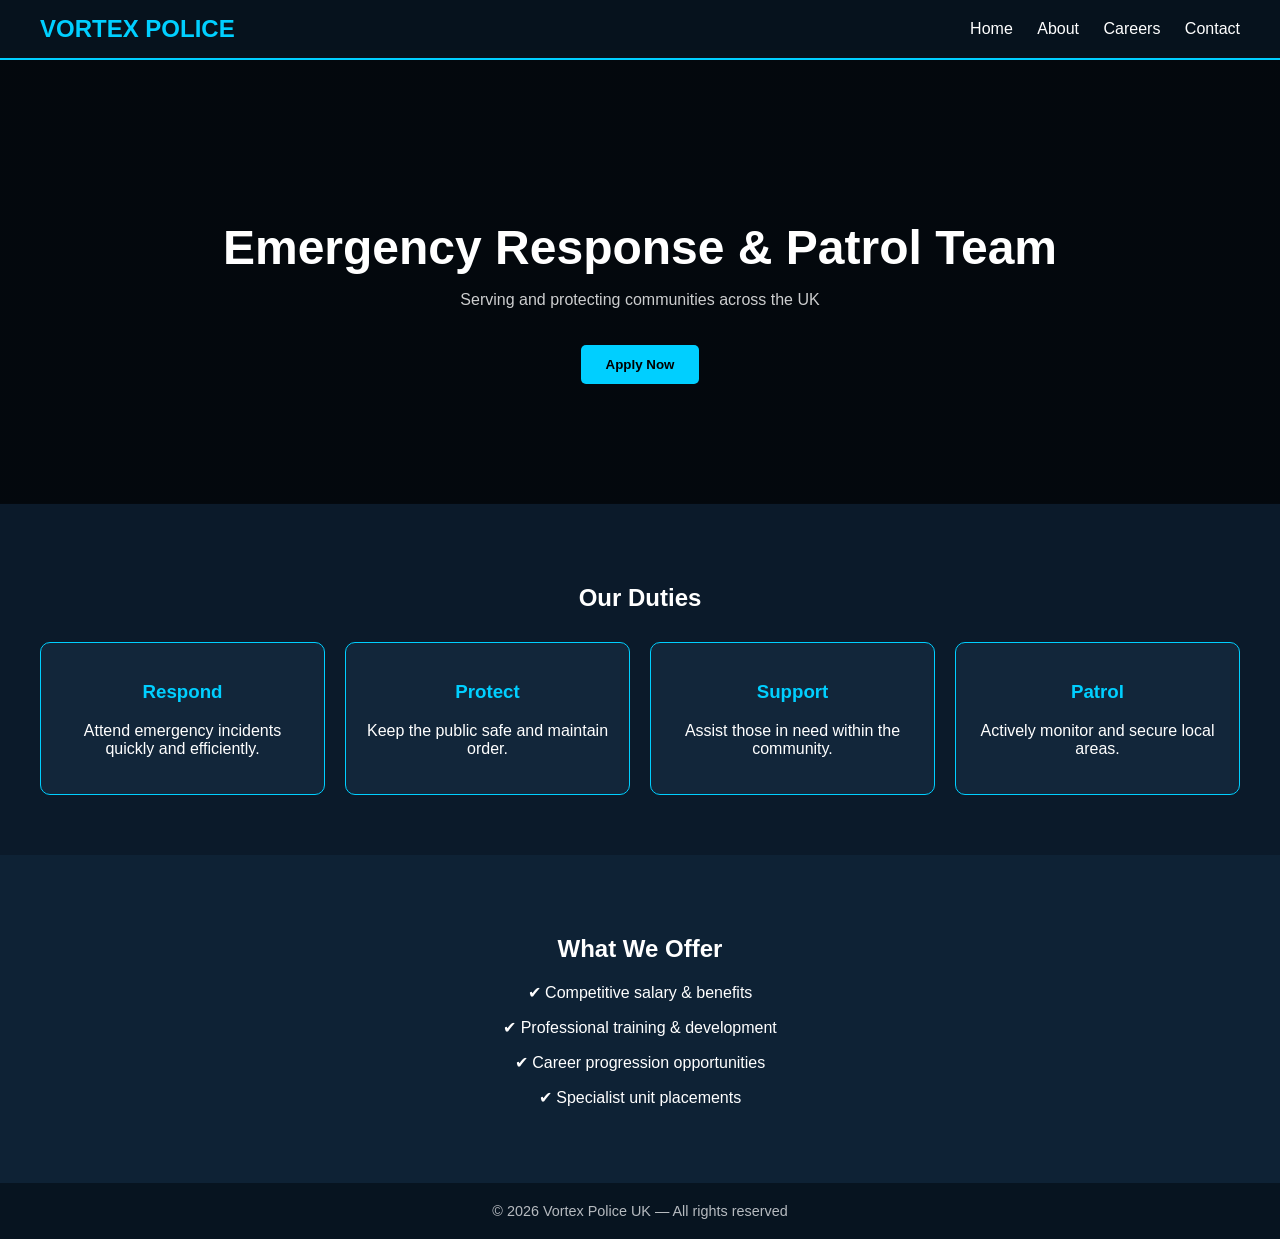
==== index.html @ 07b1312c "Update index.html" ====
<!DOCTYPE html>
<html>
<head>
  <title>VORTEX POLICE</title>
  <style>
    body {
      margin: 0;
      font-family: Arial, sans-serif;
      background: #0b1a2a;
      color: white;
    }

    /* NAVBAR */
    nav {
      background: #06121d;
      padding: 15px 40px;
      display: flex;
      justify-content: space-between;
      align-items: center;
      border-bottom: 2px solid #00cfff;
    }

    nav h1 {
      margin: 0;
      color: #00cfff;
    }

    nav a {
      color: white;
      margin-left: 20px;
      text-decoration: none;
    }

    nav a:hover {
      color: #00cfff;
    }

    /* HERO */
    .hero {
      background: linear-gradient(rgba(0,0,0,0.7), rgba(0,0,0,0.7)),
                  url('https://images.unsplash.com/photo-1581090700227-1e8a8c8d3f5c');
      background-size: cover;
      background-position: center;
      text-align: center;
      padding: 120px 20px;
    }

    .hero h2 {
      font-size: 3em;
      margin-bottom: 10px;
    }

    .hero p {
      opacity: 0.8;
    }

    .btn {
      margin-top: 20px;
      padding: 12px 25px;
      background: #00cfff;
      color: black;
      border: none;
      cursor: pointer;
      font-weight: bold;
      border-radius: 5px;
    }

    .btn:hover {
      background: white;
    }

    /* SECTION */
    .section {
      padding: 60px 40px;
      text-align: center;
    }

    .grid {
      display: grid;
      grid-template-columns: repeat(auto-fit, minmax(200px, 1fr));
      gap: 20px;
      margin-top: 30px;
    }

    .card {
      background: #12263a;
      padding: 20px;
      border-radius: 10px;
      border: 1px solid #00cfff;
    }

    .card h3 {
      color: #00cfff;
    }

    /* FOOTER */
    footer {
      background: #06121d;
      padding: 20px;
      text-align: center;
      font-size: 0.9em;
      opacity: 0.7;
    }
  </style>
</head>
<body>

<!-- NAVBAR -->
<nav>
  <h1>VORTEX POLICE</h1>
  <div>
    <a href="#">Home</a>
    <a href="#">About</a>
    <a href="#">Careers</a>
    <a href="#">Contact</a>
  </div>
</nav>

<!-- HERO -->
<div class="hero">
  <h2>Emergency Response & Patrol Team</h2>
  <p>Serving and protecting communities across the UK</p>
  <button class="btn">Apply Now</button>
</div>

<!-- SERVICES -->
<div class="section">
  <h2>Our Duties</h2>
  <div class="grid">
    <div class="card">
      <h3>Respond</h3>
      <p>Attend emergency incidents quickly and efficiently.</p>
    </div>
    <div class="card">
      <h3>Protect</h3>
      <p>Keep the public safe and maintain order.</p>
    </div>
    <div class="card">
      <h3>Support</h3>
      <p>Assist those in need within the community.</p>
    </div>
    <div class="card">
      <h3>Patrol</h3>
      <p>Actively monitor and secure local areas.</p>
    </div>
  </div>
</div>

<!-- INFO -->
<div class="section" style="background:#0e2235;">
  <h2>What We Offer</h2>
  <p>✔ Competitive salary & benefits</p>
  <p>✔ Professional training & development</p>
  <p>✔ Career progression opportunities</p>
  <p>✔ Specialist unit placements</p>
</div>

<!-- FOOTER -->
<footer>
  © 2026 Vortex Police UK — All rights reserved
</footer>

</body>
</html>
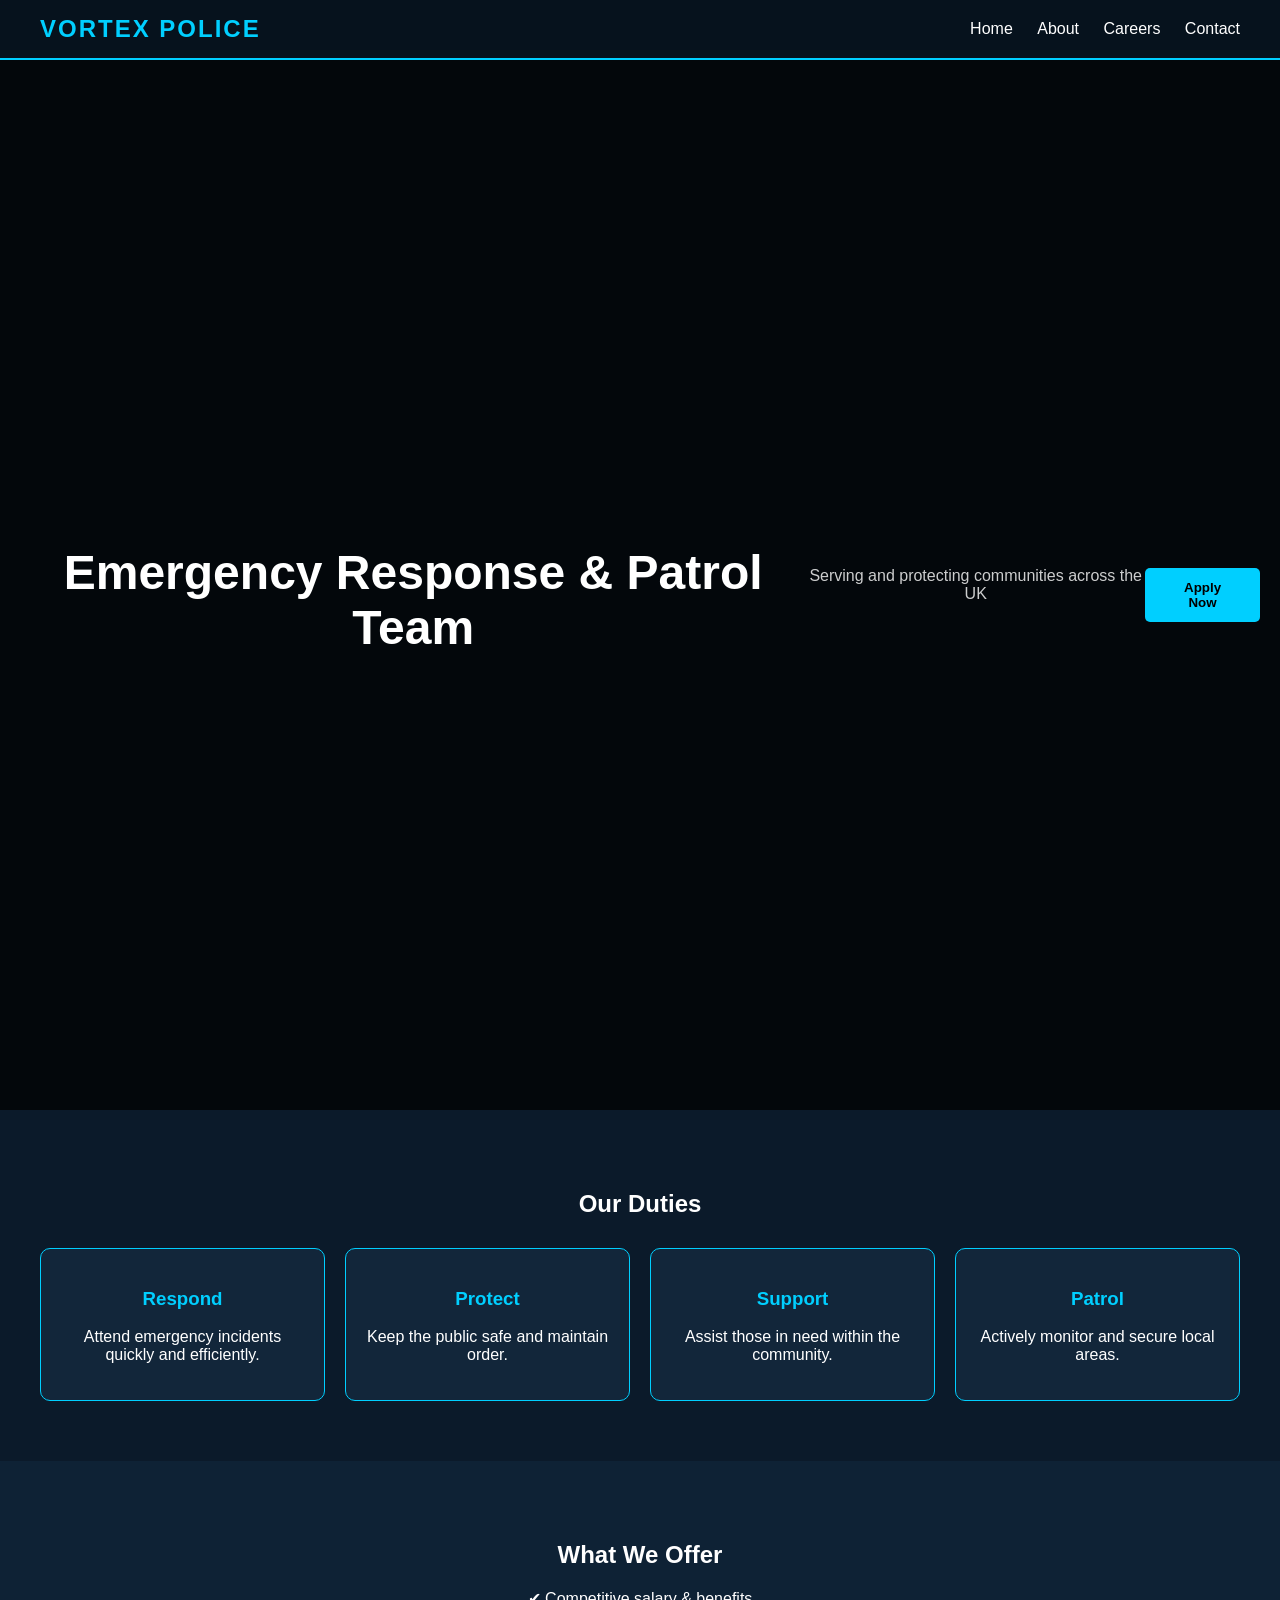
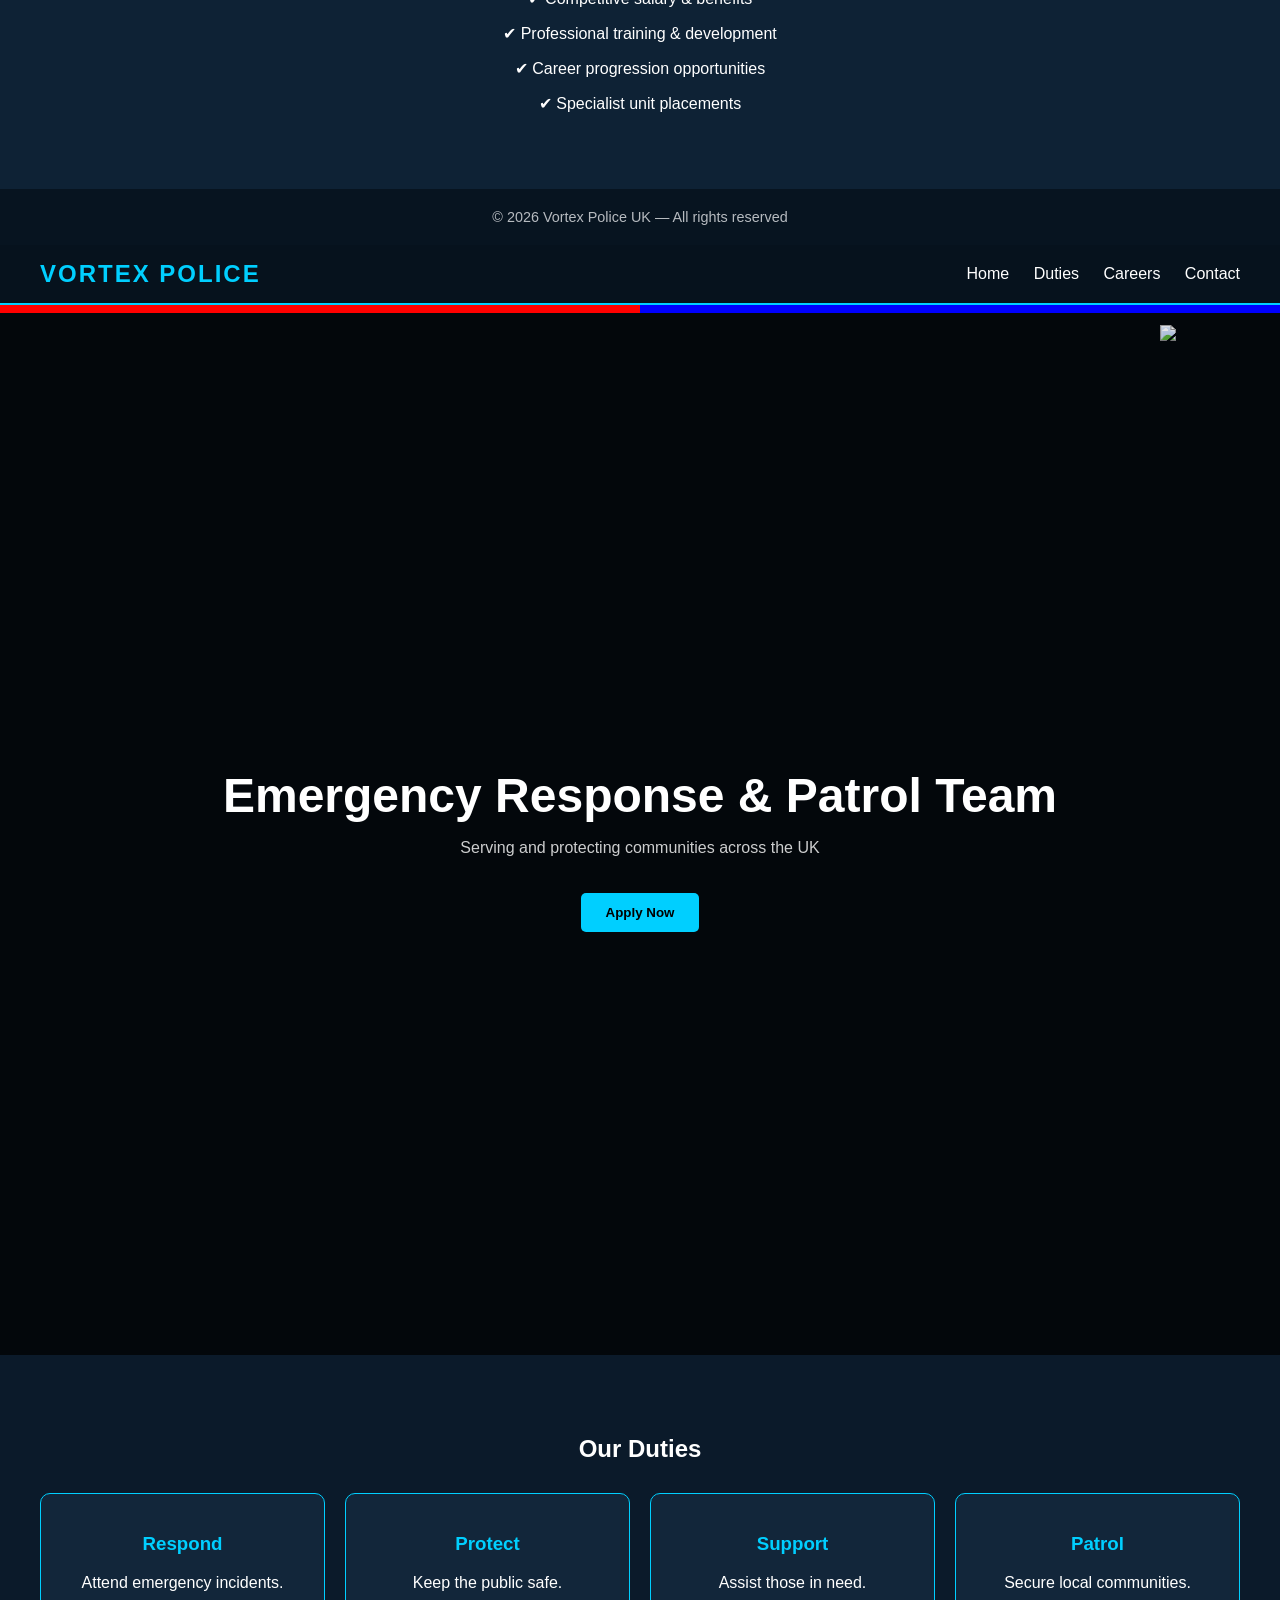
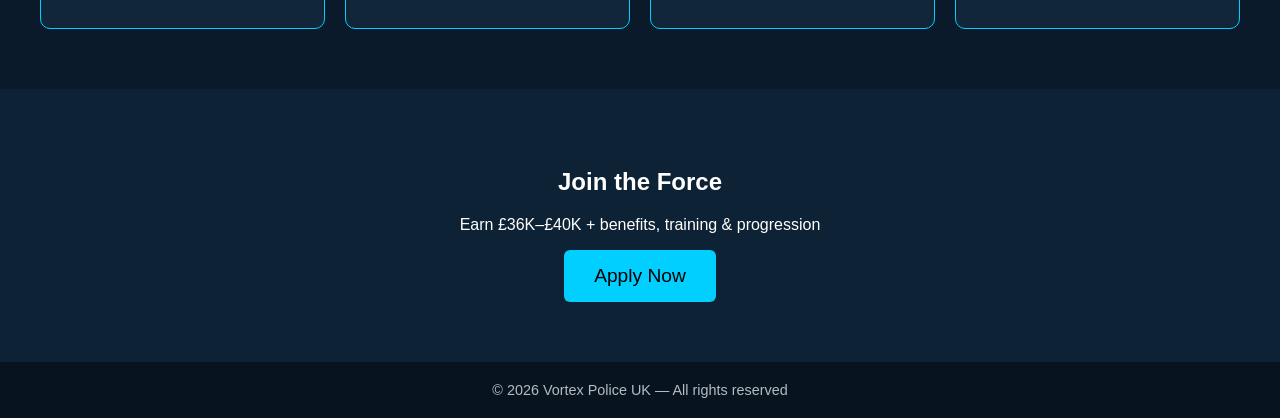
==== commit f07378d0: "Update index.html" ====
--- a/index.html
+++ b/index.html
@@ -162,3 +162,237 @@
 
 </body>
 </html>
+<!DOCTYPE html>
+<html>
+<head>
+  <title>VORTEX POLICE</title>
+
+  <style>
+    body {
+      margin: 0;
+      font-family: Arial, sans-serif;
+      background: #0b1a2a;
+      color: white;
+    }
+
+    /* NAVBAR */
+    nav {
+      background: #06121d;
+      padding: 15px 40px;
+      display: flex;
+      justify-content: space-between;
+      align-items: center;
+      border-bottom: 2px solid #00cfff;
+    }
+
+    nav h1 {
+      margin: 0;
+      color: #00cfff;
+      letter-spacing: 2px;
+    }
+
+    nav a {
+      color: white;
+      margin-left: 20px;
+      text-decoration: none;
+    }
+
+    nav a:hover {
+      color: #00cfff;
+    }
+
+    /* HERO (YOUR IMAGE) */
+    .hero {
+      position: relative;
+      height: 90vh;
+      background: linear-gradient(rgba(0,0,0,0.75), rgba(0,0,0,0.75)),
+                  url('vortex-poster.png'); /* IMPORTANT: upload your image */
+      background-size: cover;
+      background-position: center;
+      display: flex;
+      align-items: center;
+      justify-content: center;
+      text-align: center;
+    }
+
+    .hero-content h2 {
+      font-size: 3em;
+      margin-bottom: 10px;
+    }
+
+    .hero-content p {
+      opacity: 0.8;
+    }
+
+    .btn {
+      margin-top: 20px;
+      padding: 12px 25px;
+      background: #00cfff;
+      color: black;
+      border: none;
+      cursor: pointer;
+      font-weight: bold;
+      border-radius: 5px;
+      transition: 0.3s;
+    }
+
+    .btn:hover {
+      background: white;
+      transform: scale(1.05);
+    }
+
+    /* BADGE TOP RIGHT */
+    .badge {
+      position: absolute;
+      top: 20px;
+      right: 20px;
+      width: 100px;
+      opacity: 0.9;
+    }
+
+    /* SIREN GLOW */
+    .lights {
+      position: absolute;
+      top: 0;
+      width: 100%;
+      height: 8px;
+      display: flex;
+    }
+
+    .red, .blue {
+      flex: 1;
+      animation: flash 1s infinite;
+    }
+
+    .red { background: red; }
+    .blue { background: blue; animation-delay: 0.5s; }
+
+    @keyframes flash {
+      0%,100% { opacity: 0.2; }
+      50% { opacity: 1; }
+    }
+
+    /* SECTION */
+    .section {
+      padding: 60px 40px;
+      text-align: center;
+    }
+
+    .grid {
+      display: grid;
+      grid-template-columns: repeat(auto-fit, minmax(220px, 1fr));
+      gap: 20px;
+      margin-top: 30px;
+    }
+
+    .card {
+      background: #12263a;
+      padding: 20px;
+      border-radius: 10px;
+      border: 1px solid #00cfff;
+    }
+
+    .card h3 {
+      color: #00cfff;
+    }
+
+    /* CAREERS */
+    .careers {
+      background: #0e2235;
+      padding: 60px;
+      text-align: center;
+    }
+
+    .careers h2 {
+      margin-bottom: 20px;
+    }
+
+    .apply-btn {
+      padding: 15px 30px;
+      font-size: 1.2em;
+      background: #00cfff;
+      border: none;
+      cursor: pointer;
+      border-radius: 6px;
+    }
+
+    /* FOOTER */
+    footer {
+      background: #06121d;
+      padding: 20px;
+      text-align: center;
+      font-size: 0.9em;
+      opacity: 0.7;
+    }
+  </style>
+</head>
+
+<body>
+
+<!-- NAVBAR -->
+<nav>
+  <h1>VORTEX POLICE</h1>
+  <div>
+    <a href="#">Home</a>
+    <a href="#duties">Duties</a>
+    <a href="#careers">Careers</a>
+    <a href="#">Contact</a>
+  </div>
+</nav>
+
+<!-- HERO -->
+<div class="hero">
+
+  <!-- flashing lights -->
+  <div class="lights">
+    <div class="red"></div>
+    <div class="blue"></div>
+  </div>
+
+  <!-- badge -->
+  <img src="badge.png" class="badge">
+
+  <div class="hero-content">
+    <h2>Emergency Response & Patrol Team</h2>
+    <p>Serving and protecting communities across the UK</p>
+    <button class="btn">Apply Now</button>
+  </div>
+</div>
+
+<!-- DUTIES -->
+<div class="section" id="duties">
+  <h2>Our Duties</h2>
+  <div class="grid">
+    <div class="card">
+      <h3>Respond</h3>
+      <p>Attend emergency incidents.</p>
+    </div>
+    <div class="card">
+      <h3>Protect</h3>
+      <p>Keep the public safe.</p>
+    </div>
+    <div class="card">
+      <h3>Support</h3>
+      <p>Assist those in need.</p>
+    </div>
+    <div class="card">
+      <h3>Patrol</h3>
+      <p>Secure local communities.</p>
+    </div>
+  </div>
+</div>
+
+<!-- CAREERS -->
+<div class="careers" id="careers">
+  <h2>Join the Force</h2>
+  <p>Earn £36K–£40K + benefits, training & progression</p>
+  <button class="apply-btn">Apply Now</button>
+</div>
+
+<!-- FOOTER -->
+<footer>
+  © 2026 Vortex Police UK — All rights reserved
+</footer>
+
+</body>
+</html>
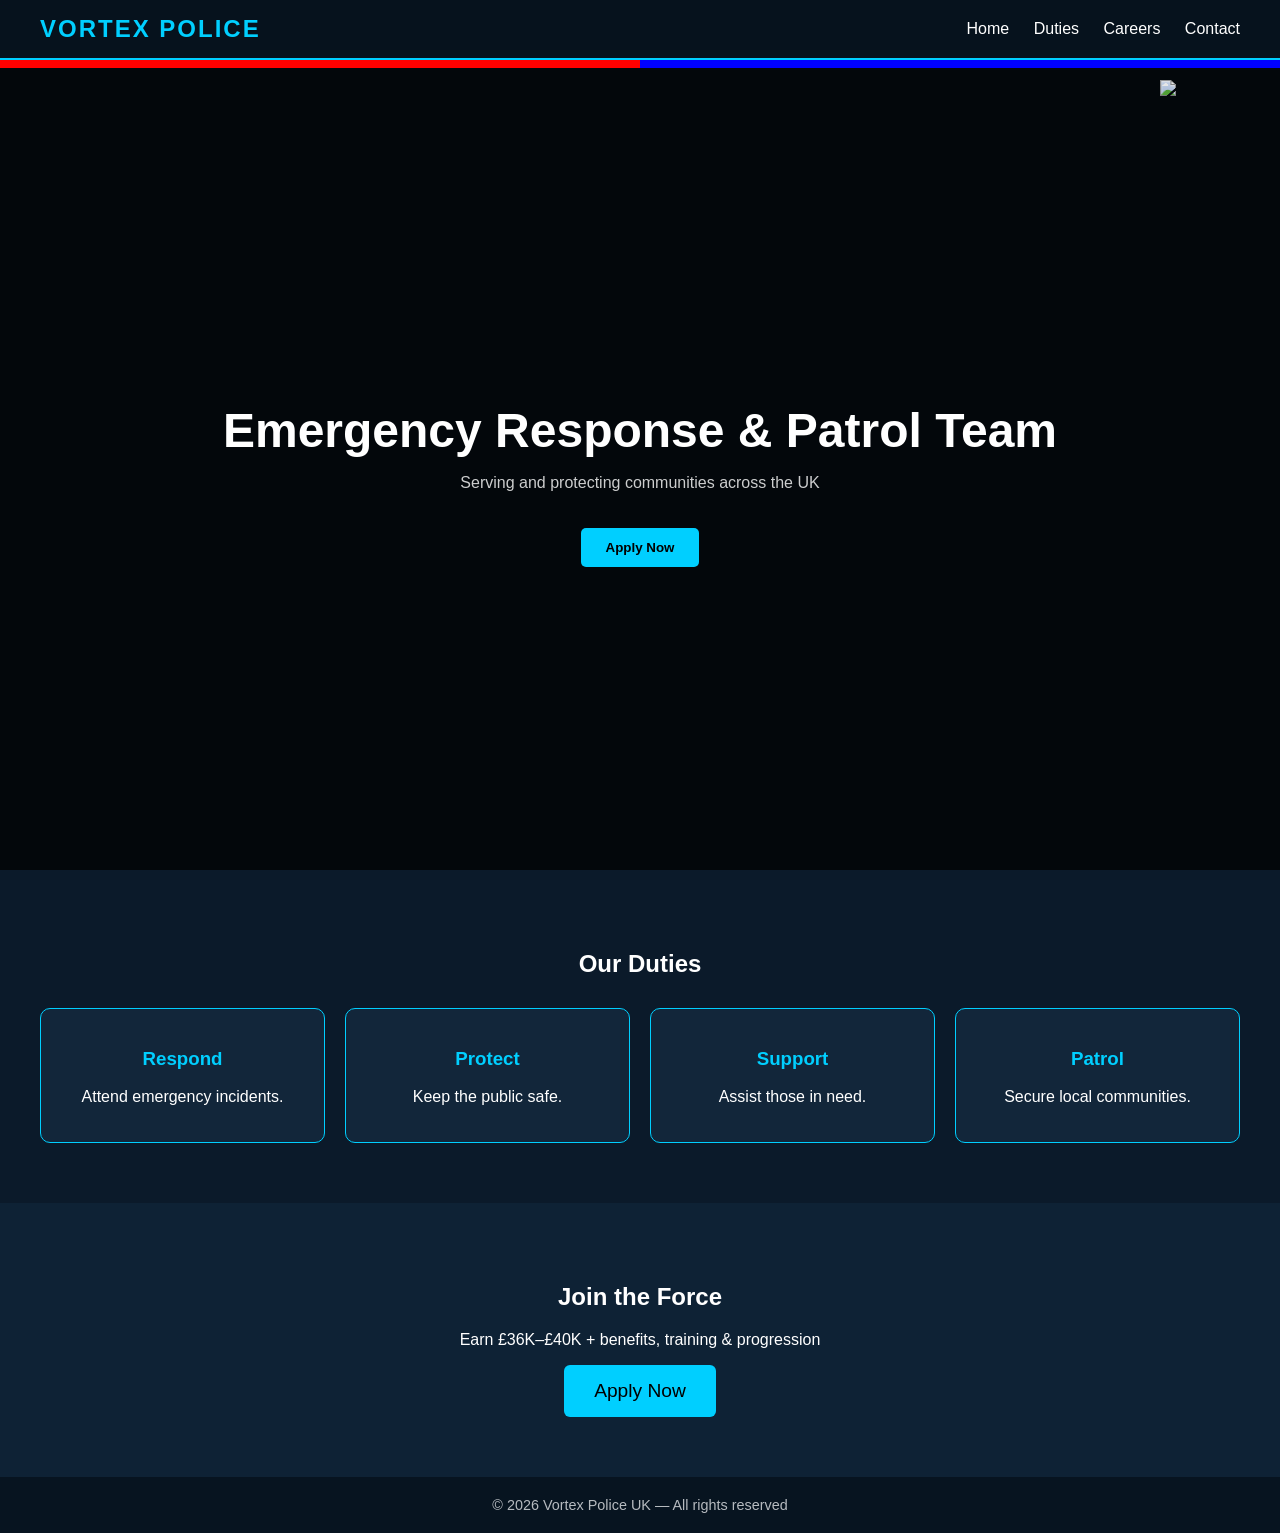
==== commit 47298f42: "Update index.html" ====
--- a/index.html
+++ b/index.html
@@ -1,167 +1,3 @@
-<!DOCTYPE html>
-<html>
-<head>
-  <title>VORTEX POLICE</title>
-  <style>
-    body {
-      margin: 0;
-      font-family: Arial, sans-serif;
-      background: #0b1a2a;
-      color: white;
-    }
-
-    /* NAVBAR */
-    nav {
-      background: #06121d;
-      padding: 15px 40px;
-      display: flex;
-      justify-content: space-between;
-      align-items: center;
-      border-bottom: 2px solid #00cfff;
-    }
-
-    nav h1 {
-      margin: 0;
-      color: #00cfff;
-    }
-
-    nav a {
-      color: white;
-      margin-left: 20px;
-      text-decoration: none;
-    }
-
-    nav a:hover {
-      color: #00cfff;
-    }
-
-    /* HERO */
-    .hero {
-      background: linear-gradient(rgba(0,0,0,0.7), rgba(0,0,0,0.7)),
-                  url('https://images.unsplash.com/photo-1581090700227-1e8a8c8d3f5c');
-      background-size: cover;
-      background-position: center;
-      text-align: center;
-      padding: 120px 20px;
-    }
-
-    .hero h2 {
-      font-size: 3em;
-      margin-bottom: 10px;
-    }
-
-    .hero p {
-      opacity: 0.8;
-    }
-
-    .btn {
-      margin-top: 20px;
-      padding: 12px 25px;
-      background: #00cfff;
-      color: black;
-      border: none;
-      cursor: pointer;
-      font-weight: bold;
-      border-radius: 5px;
-    }
-
-    .btn:hover {
-      background: white;
-    }
-
-    /* SECTION */
-    .section {
-      padding: 60px 40px;
-      text-align: center;
-    }
-
-    .grid {
-      display: grid;
-      grid-template-columns: repeat(auto-fit, minmax(200px, 1fr));
-      gap: 20px;
-      margin-top: 30px;
-    }
-
-    .card {
-      background: #12263a;
-      padding: 20px;
-      border-radius: 10px;
-      border: 1px solid #00cfff;
-    }
-
-    .card h3 {
-      color: #00cfff;
-    }
-
-    /* FOOTER */
-    footer {
-      background: #06121d;
-      padding: 20px;
-      text-align: center;
-      font-size: 0.9em;
-      opacity: 0.7;
-    }
-  </style>
-</head>
-<body>
-
-<!-- NAVBAR -->
-<nav>
-  <h1>VORTEX POLICE</h1>
-  <div>
-    <a href="#">Home</a>
-    <a href="#">About</a>
-    <a href="#">Careers</a>
-    <a href="#">Contact</a>
-  </div>
-</nav>
-
-<!-- HERO -->
-<div class="hero">
-  <h2>Emergency Response & Patrol Team</h2>
-  <p>Serving and protecting communities across the UK</p>
-  <button class="btn">Apply Now</button>
-</div>
-
-<!-- SERVICES -->
-<div class="section">
-  <h2>Our Duties</h2>
-  <div class="grid">
-    <div class="card">
-      <h3>Respond</h3>
-      <p>Attend emergency incidents quickly and efficiently.</p>
-    </div>
-    <div class="card">
-      <h3>Protect</h3>
-      <p>Keep the public safe and maintain order.</p>
-    </div>
-    <div class="card">
-      <h3>Support</h3>
-      <p>Assist those in need within the community.</p>
-    </div>
-    <div class="card">
-      <h3>Patrol</h3>
-      <p>Actively monitor and secure local areas.</p>
-    </div>
-  </div>
-</div>
-
-<!-- INFO -->
-<div class="section" style="background:#0e2235;">
-  <h2>What We Offer</h2>
-  <p>✔ Competitive salary & benefits</p>
-  <p>✔ Professional training & development</p>
-  <p>✔ Career progression opportunities</p>
-  <p>✔ Specialist unit placements</p>
-</div>
-
-<!-- FOOTER -->
-<footer>
-  © 2026 Vortex Police UK — All rights reserved
-</footer>
-
-</body>
-</html>
 <!DOCTYPE html>
 <html>
 <head>
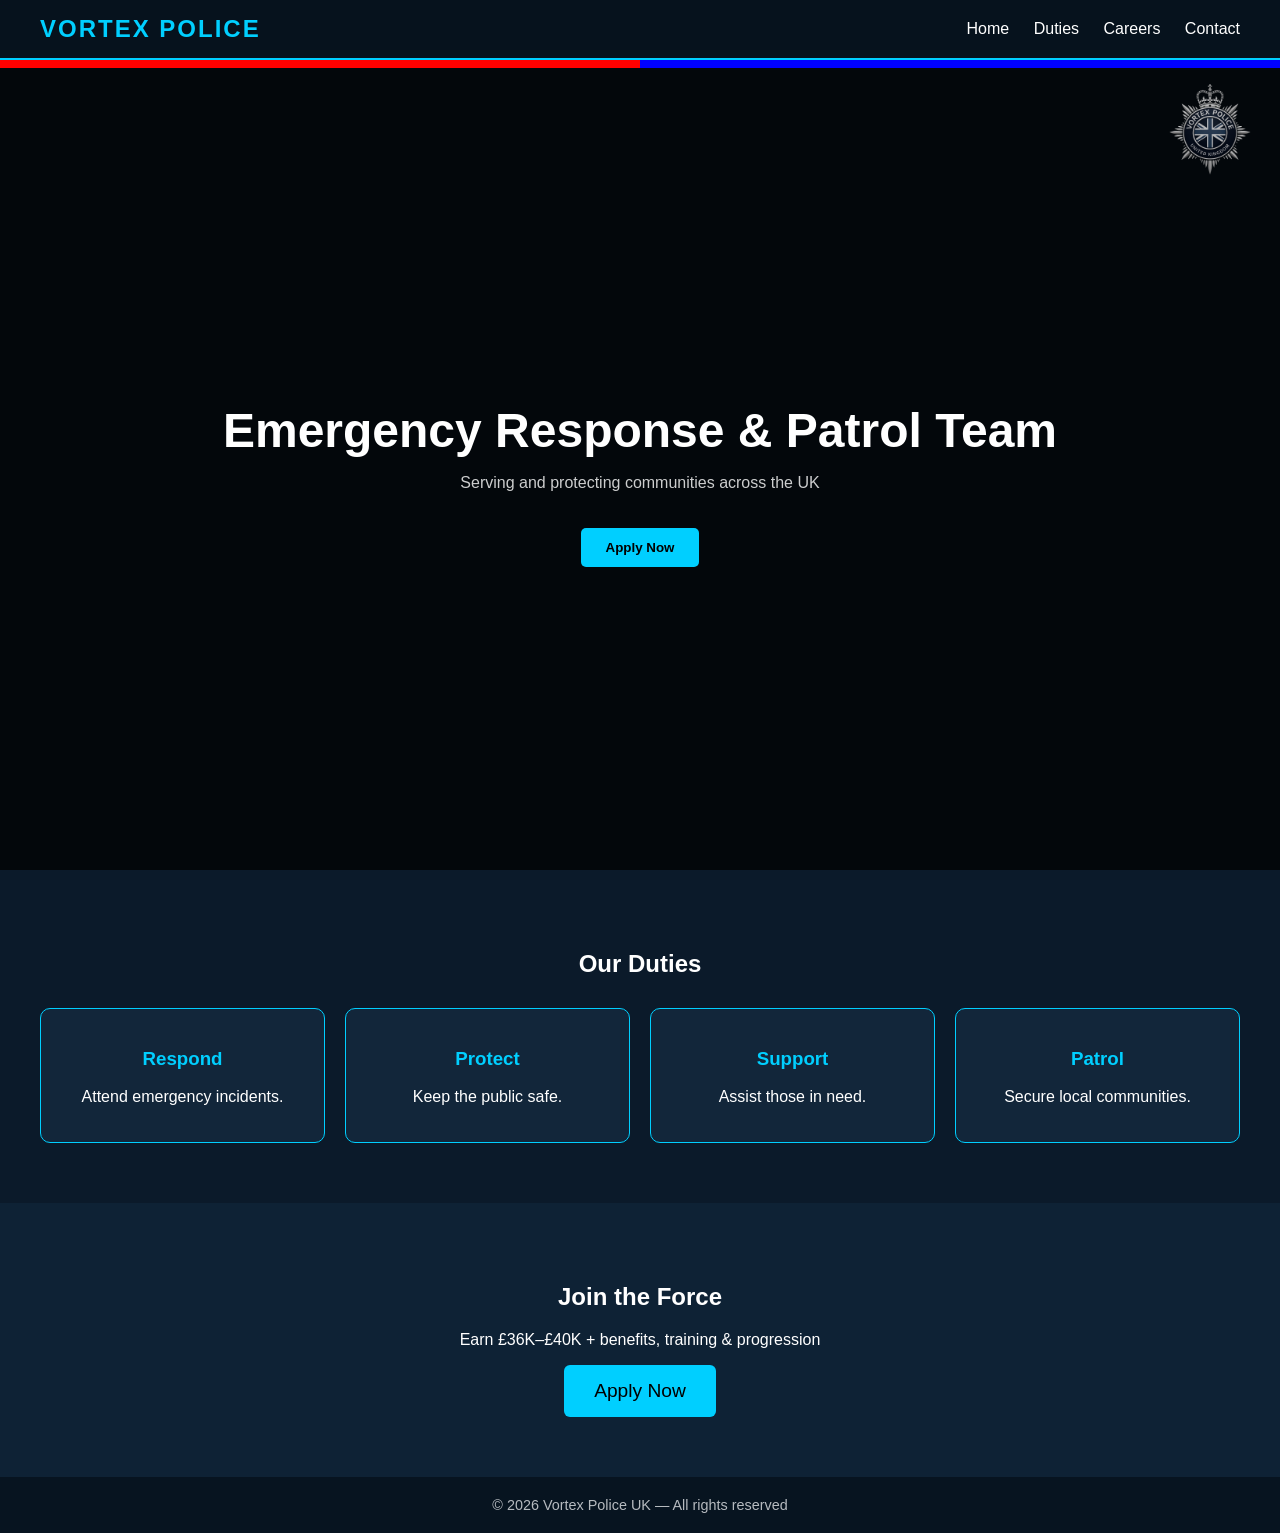
==== commit 7ebb30c8: "Update index.html" ====
--- a/index.html
+++ b/index.html
@@ -186,7 +186,7 @@
   </div>
 
   <!-- badge -->
-  <img src="badge.png" class="badge">
+  <img src="vxpd.png" class="badge">
 
   <div class="hero-content">
     <h2>Emergency Response & Patrol Team</h2>
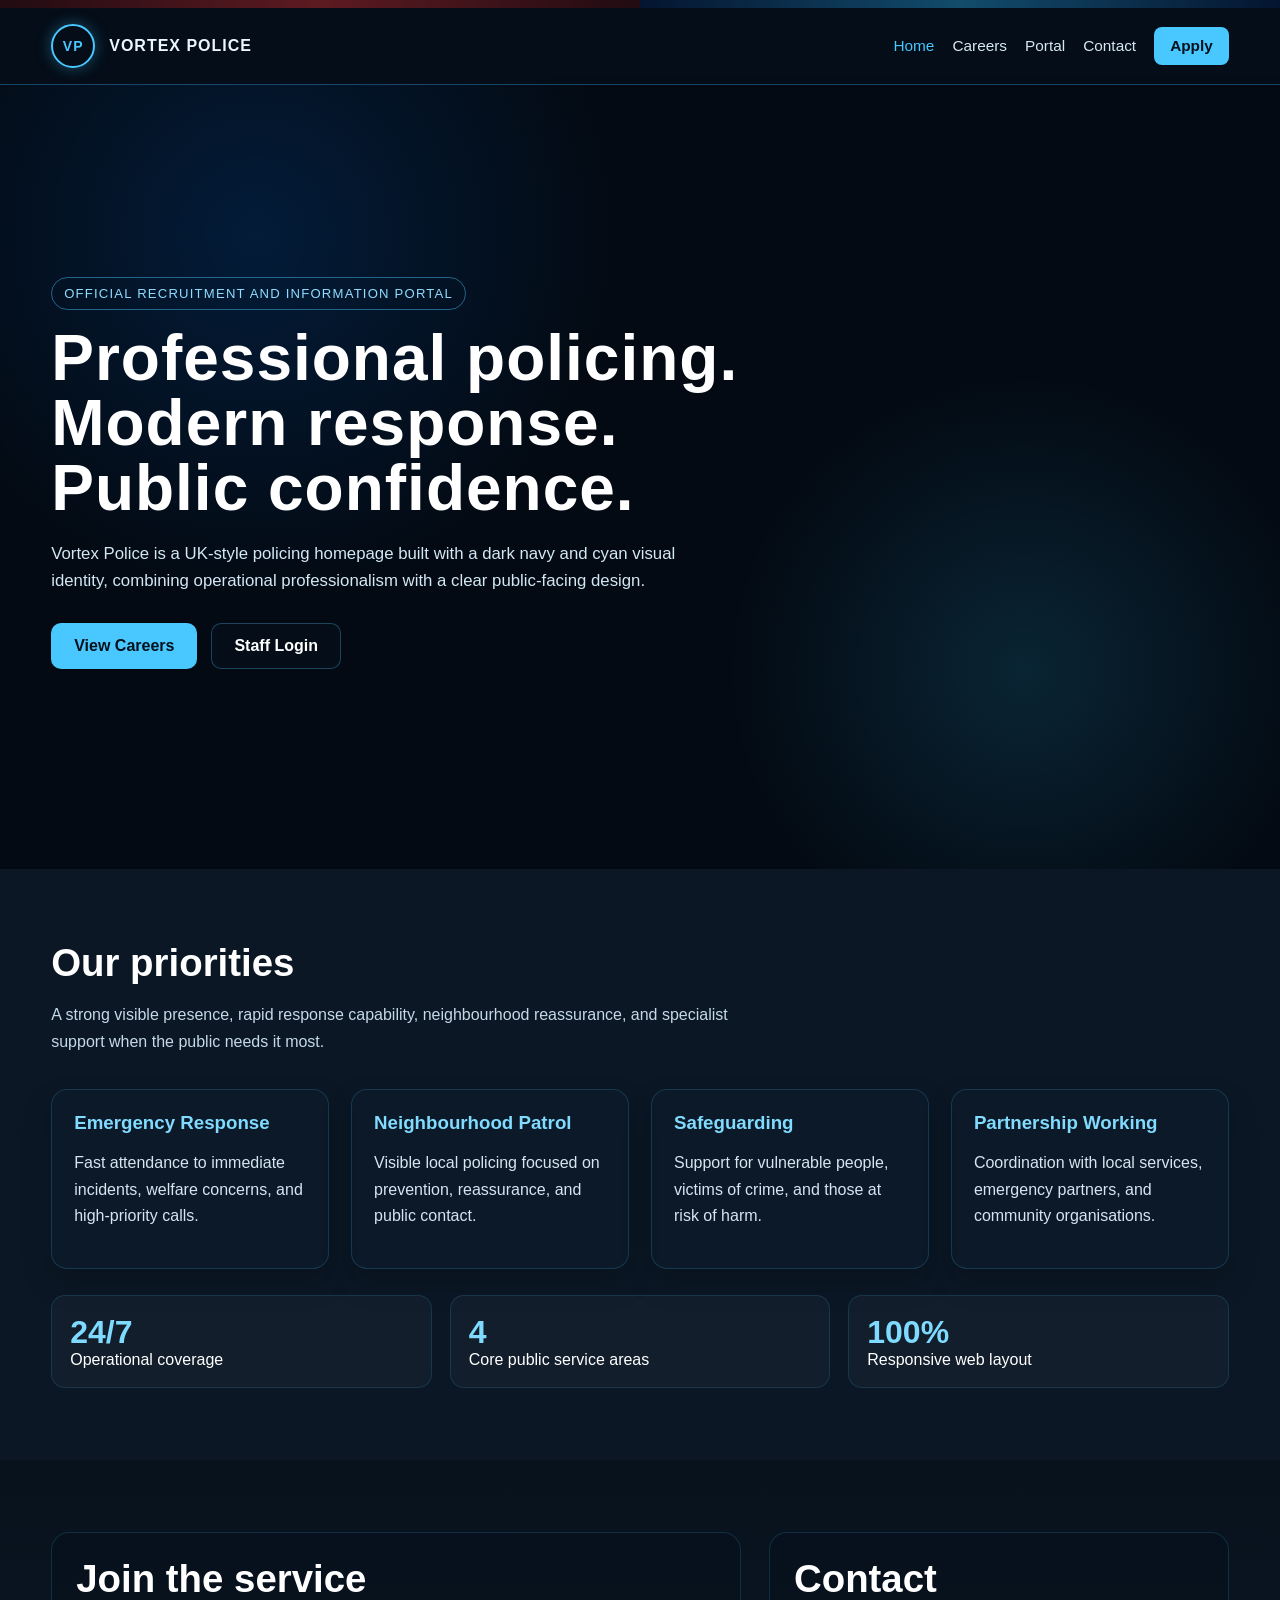
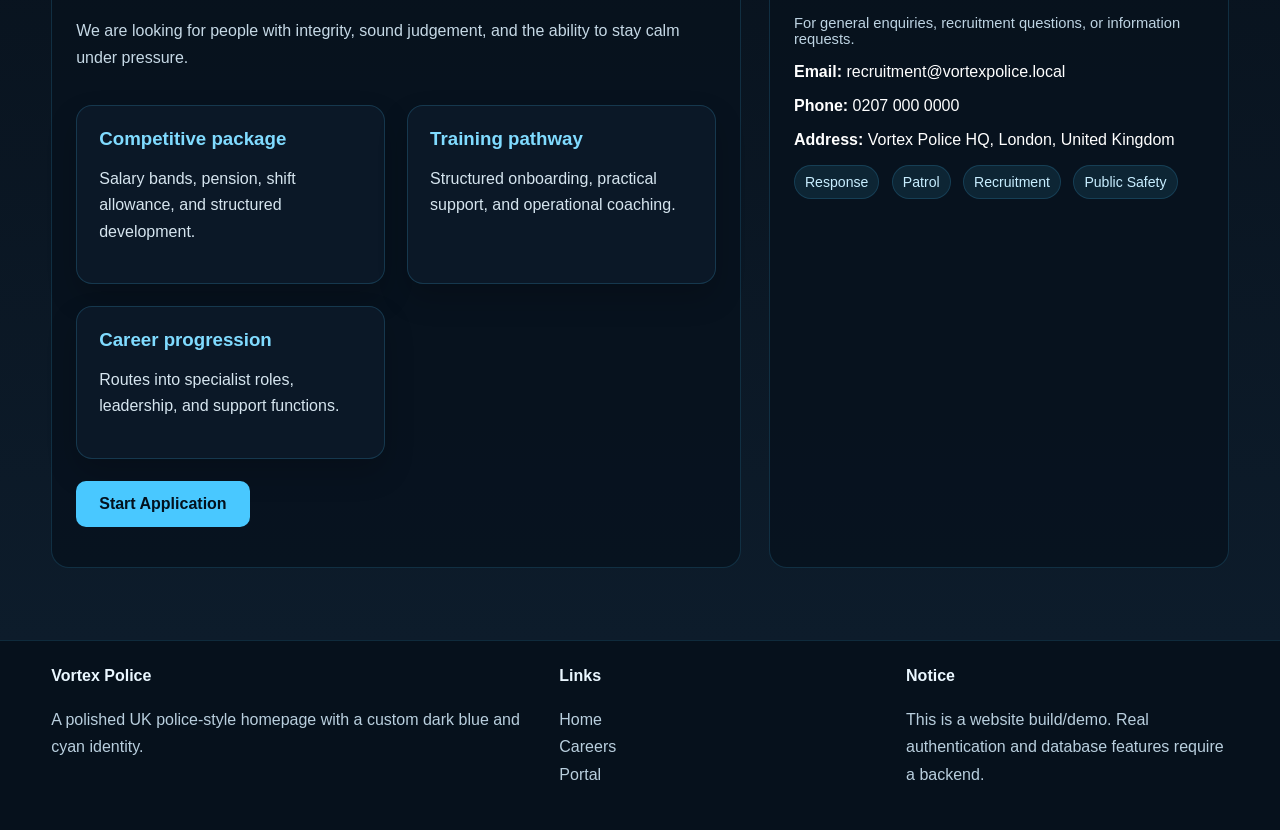
==== commit 19899f4a: "Update index.html" ====
--- a/index.html
+++ b/index.html
@@ -1,234 +1,156 @@
 <!DOCTYPE html>
-<html>
+<html lang="en">
 <head>
-  <title>VORTEX POLICE</title>
-
-  <style>
-    body {
-      margin: 0;
-      font-family: Arial, sans-serif;
-      background: #0b1a2a;
-      color: white;
-    }
-
-    /* NAVBAR */
-    nav {
-      background: #06121d;
-      padding: 15px 40px;
-      display: flex;
-      justify-content: space-between;
-      align-items: center;
-      border-bottom: 2px solid #00cfff;
-    }
-
-    nav h1 {
-      margin: 0;
-      color: #00cfff;
-      letter-spacing: 2px;
-    }
-
-    nav a {
-      color: white;
-      margin-left: 20px;
-      text-decoration: none;
-    }
-
-    nav a:hover {
-      color: #00cfff;
-    }
-
-    /* HERO (YOUR IMAGE) */
-    .hero {
-      position: relative;
-      height: 90vh;
-      background: linear-gradient(rgba(0,0,0,0.75), rgba(0,0,0,0.75)),
-                  url('vortex-poster.png'); /* IMPORTANT: upload your image */
-      background-size: cover;
-      background-position: center;
-      display: flex;
-      align-items: center;
-      justify-content: center;
-      text-align: center;
-    }
-
-    .hero-content h2 {
-      font-size: 3em;
-      margin-bottom: 10px;
-    }
-
-    .hero-content p {
-      opacity: 0.8;
-    }
-
-    .btn {
-      margin-top: 20px;
-      padding: 12px 25px;
-      background: #00cfff;
-      color: black;
-      border: none;
-      cursor: pointer;
-      font-weight: bold;
-      border-radius: 5px;
-      transition: 0.3s;
-    }
-
-    .btn:hover {
-      background: white;
-      transform: scale(1.05);
-    }
-
-    /* BADGE TOP RIGHT */
-    .badge {
-      position: absolute;
-      top: 20px;
-      right: 20px;
-      width: 100px;
-      opacity: 0.9;
-    }
-
-    /* SIREN GLOW */
-    .lights {
-      position: absolute;
-      top: 0;
-      width: 100%;
-      height: 8px;
-      display: flex;
-    }
-
-    .red, .blue {
-      flex: 1;
-      animation: flash 1s infinite;
-    }
-
-    .red { background: red; }
-    .blue { background: blue; animation-delay: 0.5s; }
-
-    @keyframes flash {
-      0%,100% { opacity: 0.2; }
-      50% { opacity: 1; }
-    }
-
-    /* SECTION */
-    .section {
-      padding: 60px 40px;
-      text-align: center;
-    }
-
-    .grid {
-      display: grid;
-      grid-template-columns: repeat(auto-fit, minmax(220px, 1fr));
-      gap: 20px;
-      margin-top: 30px;
-    }
-
-    .card {
-      background: #12263a;
-      padding: 20px;
-      border-radius: 10px;
-      border: 1px solid #00cfff;
-    }
-
-    .card h3 {
-      color: #00cfff;
-    }
-
-    /* CAREERS */
-    .careers {
-      background: #0e2235;
-      padding: 60px;
-      text-align: center;
-    }
-
-    .careers h2 {
-      margin-bottom: 20px;
-    }
-
-    .apply-btn {
-      padding: 15px 30px;
-      font-size: 1.2em;
-      background: #00cfff;
-      border: none;
-      cursor: pointer;
-      border-radius: 6px;
-    }
-
-    /* FOOTER */
-    footer {
-      background: #06121d;
-      padding: 20px;
-      text-align: center;
-      font-size: 0.9em;
-      opacity: 0.7;
-    }
-  </style>
+  <meta charset="UTF-8">
+  <meta name="viewport" content="width=device-width, initial-scale=1.0">
+  <title>Vortex Police</title>
+  <link rel="stylesheet" href="style.css">
 </head>
-
 <body>
-
-<!-- NAVBAR -->
-<nav>
-  <h1>VORTEX POLICE</h1>
-  <div>
-    <a href="#">Home</a>
-    <a href="#duties">Duties</a>
-    <a href="#careers">Careers</a>
-    <a href="#">Contact</a>
-  </div>
-</nav>
-
-<!-- HERO -->
-<div class="hero">
-
-  <!-- flashing lights -->
-  <div class="lights">
+  <div class="top-lights">
     <div class="red"></div>
     <div class="blue"></div>
   </div>
 
-  <!-- badge -->
-  <img src="vxpd.png" class="badge">
+  <header class="navbar">
+    <div class="container nav-inner">
+      <a href="index.html" class="brand">
+        <div class="brand-badge">VP</div>
+        <div class="brand-text">VORTEX POLICE</div>
+      </a>
 
-  <div class="hero-content">
-    <h2>Emergency Response & Patrol Team</h2>
-    <p>Serving and protecting communities across the UK</p>
-    <button class="btn">Apply Now</button>
-  </div>
-</div>
+      <nav class="nav-links">
+        <a href="index.html" class="active">Home</a>
+        <a href="careers.html">Careers</a>
+        <a href="login.html">Portal</a>
+        <a href="#contact">Contact</a>
+        <a href="careers.html" class="nav-cta">Apply</a>
+      </nav>
+    </div>
+  </header>
 
-<!-- DUTIES -->
-<div class="section" id="duties">
-  <h2>Our Duties</h2>
-  <div class="grid">
-    <div class="card">
-      <h3>Respond</h3>
-      <p>Attend emergency incidents.</p>
+  <section class="hero">
+    <div class="container">
+      <div class="hero-content">
+        <span class="eyebrow">Official recruitment and information portal</span>
+        <h1>Professional policing. Modern response. Public confidence.</h1>
+        <p>
+          Vortex Police is a UK-style policing homepage built with a dark navy and cyan visual identity,
+          combining operational professionalism with a clear public-facing design.
+        </p>
+        <div class="hero-actions">
+          <a href="careers.html" class="btn btn-primary">View Careers</a>
+          <a href="login.html" class="btn btn-secondary">Staff Login</a>
+        </div>
+      </div>
     </div>
-    <div class="card">
-      <h3>Protect</h3>
-      <p>Keep the public safe.</p>
+  </section>
+
+  <section class="section section-dark">
+    <div class="container">
+      <h2>Our priorities</h2>
+      <p class="section-intro">
+        A strong visible presence, rapid response capability, neighbourhood reassurance,
+        and specialist support when the public needs it most.
+      </p>
+
+      <div class="grid-4">
+        <div class="card">
+          <h3>Emergency Response</h3>
+          <p>Fast attendance to immediate incidents, welfare concerns, and high-priority calls.</p>
+        </div>
+        <div class="card">
+          <h3>Neighbourhood Patrol</h3>
+          <p>Visible local policing focused on prevention, reassurance, and public contact.</p>
+        </div>
+        <div class="card">
+          <h3>Safeguarding</h3>
+          <p>Support for vulnerable people, victims of crime, and those at risk of harm.</p>
+        </div>
+        <div class="card">
+          <h3>Partnership Working</h3>
+          <p>Coordination with local services, emergency partners, and community organisations.</p>
+        </div>
+      </div>
+
+      <div class="stats">
+        <div class="stat">
+          <div class="stat-number">24/7</div>
+          <div>Operational coverage</div>
+        </div>
+        <div class="stat">
+          <div class="stat-number">4</div>
+          <div>Core public service areas</div>
+        </div>
+        <div class="stat">
+          <div class="stat-number">100%</div>
+          <div>Responsive web layout</div>
+        </div>
+      </div>
     </div>
-    <div class="card">
-      <h3>Support</h3>
-      <p>Assist those in need.</p>
+  </section>
+
+  <section class="section section-alt">
+    <div class="container split">
+      <div class="panel">
+        <h2>Join the service</h2>
+        <p class="section-intro">
+          We are looking for people with integrity, sound judgement, and the ability to stay calm under pressure.
+        </p>
+        <div class="grid-3">
+          <div class="card">
+            <h3>Competitive package</h3>
+            <p>Salary bands, pension, shift allowance, and structured development.</p>
+          </div>
+          <div class="card">
+            <h3>Training pathway</h3>
+            <p>Structured onboarding, practical support, and operational coaching.</p>
+          </div>
+          <div class="card">
+            <h3>Career progression</h3>
+            <p>Routes into specialist roles, leadership, and support functions.</p>
+          </div>
+        </div>
+        <p style="margin-top: 22px;">
+          <a href="careers.html" class="btn btn-primary">Start Application</a>
+        </p>
+      </div>
+
+      <aside class="panel" id="contact">
+        <h2>Contact</h2>
+        <p class="small">For general enquiries, recruitment questions, or information requests.</p>
+        <p><strong>Email:</strong> recruitment@vortexpolice.local</p>
+        <p><strong>Phone:</strong> 0207 000 0000</p>
+        <p><strong>Address:</strong> Vortex Police HQ, London, United Kingdom</p>
+        <div class="tag">Response</div>
+        <div class="tag">Patrol</div>
+        <div class="tag">Recruitment</div>
+        <div class="tag">Public Safety</div>
+      </aside>
     </div>
-    <div class="card">
-      <h3>Patrol</h3>
-      <p>Secure local communities.</p>
+  </section>
+
+  <footer class="footer">
+    <div class="container footer-grid">
+      <div>
+        <h4>Vortex Police</h4>
+        <p>A polished UK police-style homepage with a custom dark blue and cyan identity.</p>
+      </div>
+      <div>
+        <h4>Links</h4>
+        <ul class="list-clean">
+          <li><a href="index.html">Home</a></li>
+          <li><a href="careers.html">Careers</a></li>
+          <li><a href="login.html">Portal</a></li>
+        </ul>
+      </div>
+      <div>
+        <h4>Notice</h4>
+        <p>This is a website build/demo. Real authentication and database features require a backend.</p>
+      </div>
     </div>
-  </div>
-</div>
+  </footer>
 
-<!-- CAREERS -->
-<div class="careers" id="careers">
-  <h2>Join the Force</h2>
-  <p>Earn £36K–£40K + benefits, training & progression</p>
-  <button class="apply-btn">Apply Now</button>
-</div>
-
-<!-- FOOTER -->
-<footer>
-  © 2026 Vortex Police UK — All rights reserved
-</footer>
-
+  <script src="script.js"></script>
 </body>
 </html>
--- a/style.css
+++ b/style.css
@@ -0,0 +1,445 @@
+* {
+  box-sizing: border-box;
+}
+
+html {
+  scroll-behavior: smooth;
+}
+
+body {
+  margin: 0;
+  font-family: Arial, sans-serif;
+  background: #07111d;
+  color: #ffffff;
+}
+
+a {
+  color: inherit;
+  text-decoration: none;
+}
+
+img {
+  max-width: 100%;
+  display: block;
+}
+
+.container {
+  width: min(1200px, 92%);
+  margin: 0 auto;
+}
+
+.top-lights {
+  position: fixed;
+  top: 0;
+  left: 0;
+  width: 100%;
+  height: 8px;
+  z-index: 9999;
+  display: flex;
+  pointer-events: none;
+}
+
+.top-lights .red,
+.top-lights .blue {
+  flex: 1;
+  opacity: 0.35;
+  animation: sirenFlash 1.2s infinite;
+}
+
+.top-lights .red {
+  background: linear-gradient(90deg, #550000, #ff2b2b, #550000);
+}
+
+.top-lights .blue {
+  background: linear-gradient(90deg, #001b55, #28b8ff, #001b55);
+  animation-delay: 0.6s;
+}
+
+@keyframes sirenFlash {
+  0%, 100% { opacity: 0.2; filter: blur(0px); }
+  50% { opacity: 1; filter: blur(2px); }
+}
+
+.navbar {
+  position: sticky;
+  top: 8px;
+  z-index: 1000;
+  background: rgba(5, 14, 24, 0.92);
+  backdrop-filter: blur(8px);
+  border-bottom: 1px solid rgba(55, 180, 255, 0.35);
+}
+
+.nav-inner {
+  min-height: 76px;
+  display: flex;
+  align-items: center;
+  justify-content: space-between;
+  gap: 24px;
+}
+
+.brand {
+  display: flex;
+  align-items: center;
+  gap: 14px;
+  font-weight: 700;
+  letter-spacing: 1px;
+}
+
+.brand-badge {
+  width: 44px;
+  height: 44px;
+  border-radius: 50%;
+  border: 2px solid #49c8ff;
+  display: grid;
+  place-items: center;
+  color: #49c8ff;
+  font-size: 14px;
+  box-shadow: 0 0 15px rgba(73, 200, 255, 0.35);
+}
+
+.brand-text {
+  font-size: 1rem;
+  color: #eaf7ff;
+}
+
+.nav-links {
+  display: flex;
+  align-items: center;
+  gap: 18px;
+  flex-wrap: wrap;
+}
+
+.nav-links a {
+  color: #d7e8f5;
+  font-size: 0.96rem;
+}
+
+.nav-links a:hover,
+.nav-links a.active {
+  color: #49c8ff;
+}
+
+.nav-cta {
+  padding: 10px 16px;
+  border-radius: 8px;
+  background: #49c8ff;
+  color: #04111e !important;
+  font-weight: 700;
+}
+
+.hero {
+  position: relative;
+  min-height: 88vh;
+  display: flex;
+  align-items: center;
+  background:
+    linear-gradient(rgba(2, 8, 16, 0.76), rgba(2, 8, 16, 0.82)),
+    url('a_digital_photograph_features_two_british_police_o.png') center/cover no-repeat;
+  overflow: hidden;
+}
+
+.hero::after {
+  content: "";
+  position: absolute;
+  inset: 0;
+  background:
+    radial-gradient(circle at 20% 20%, rgba(0, 120, 255, 0.16), transparent 30%),
+    radial-gradient(circle at 80% 75%, rgba(50, 200, 255, 0.14), transparent 25%);
+  pointer-events: none;
+}
+
+.hero-content {
+  position: relative;
+  z-index: 2;
+  max-width: 760px;
+  padding: 80px 0;
+}
+
+.eyebrow {
+  display: inline-block;
+  margin-bottom: 16px;
+  padding: 8px 12px;
+  border: 1px solid rgba(73, 200, 255, 0.45);
+  border-radius: 999px;
+  color: #8fdcff;
+  font-size: 0.82rem;
+  text-transform: uppercase;
+  letter-spacing: 1.2px;
+}
+
+.hero h1 {
+  margin: 0 0 18px;
+  font-size: clamp(2.2rem, 5vw, 4.7rem);
+  line-height: 1.02;
+  letter-spacing: 1px;
+}
+
+.hero p {
+  margin: 0 0 28px;
+  max-width: 640px;
+  color: #d3e7f5;
+  font-size: 1.05rem;
+  line-height: 1.65;
+}
+
+.hero-actions {
+  display: flex;
+  gap: 14px;
+  flex-wrap: wrap;
+}
+
+.btn {
+  display: inline-block;
+  padding: 13px 22px;
+  border-radius: 10px;
+  border: 1px solid rgba(73, 200, 255, 0.3);
+  font-weight: 700;
+  transition: 0.2s ease;
+}
+
+.btn-primary {
+  background: #49c8ff;
+  color: #03111d;
+}
+
+.btn-primary:hover {
+  transform: translateY(-1px);
+  box-shadow: 0 8px 20px rgba(73, 200, 255, 0.28);
+}
+
+.btn-secondary {
+  background: rgba(8, 18, 30, 0.5);
+  color: #ffffff;
+}
+
+.btn-secondary:hover {
+  border-color: #49c8ff;
+  color: #49c8ff;
+}
+
+.section {
+  padding: 72px 0;
+}
+
+.section-dark {
+  background: #0b1725;
+}
+
+.section-alt {
+  background: linear-gradient(180deg, #08121d 0%, #0d1c2b 100%);
+}
+
+.section h2 {
+  margin: 0 0 12px;
+  font-size: clamp(1.8rem, 3vw, 2.8rem);
+}
+
+.section-intro {
+  max-width: 720px;
+  margin-bottom: 34px;
+  color: #c6d9e6;
+  line-height: 1.7;
+}
+
+.grid-4,
+.grid-3 {
+  display: grid;
+  gap: 22px;
+}
+
+.grid-4 {
+  grid-template-columns: repeat(auto-fit, minmax(220px, 1fr));
+}
+
+.grid-3 {
+  grid-template-columns: repeat(auto-fit, minmax(260px, 1fr));
+}
+
+.card {
+  background: rgba(12, 26, 41, 0.95);
+  border: 1px solid rgba(73, 200, 255, 0.18);
+  border-radius: 16px;
+  padding: 22px;
+  box-shadow: 0 14px 30px rgba(0, 0, 0, 0.18);
+}
+
+.card h3 {
+  margin-top: 0;
+  margin-bottom: 10px;
+  color: #80dbff;
+}
+
+.card p,
+.card li {
+  color: #d6e5ef;
+  line-height: 1.65;
+}
+
+.stats {
+  display: grid;
+  grid-template-columns: repeat(auto-fit, minmax(180px, 1fr));
+  gap: 18px;
+  margin-top: 26px;
+}
+
+.stat {
+  background: rgba(255, 255, 255, 0.03);
+  border: 1px solid rgba(73, 200, 255, 0.14);
+  border-radius: 14px;
+  padding: 18px;
+}
+
+.stat-number {
+  font-size: 2rem;
+  font-weight: 700;
+  color: #7edbff;
+}
+
+.split {
+  display: grid;
+  grid-template-columns: 1.2fr 0.8fr;
+  gap: 28px;
+}
+
+.panel {
+  background: rgba(8, 18, 30, 0.85);
+  border: 1px solid rgba(73, 200, 255, 0.16);
+  border-radius: 18px;
+  padding: 24px;
+}
+
+.form-group {
+  margin-bottom: 16px;
+}
+
+label {
+  display: block;
+  margin-bottom: 8px;
+  color: #dbeaf4;
+  font-weight: 600;
+}
+
+input,
+select,
+textarea {
+  width: 100%;
+  padding: 13px 14px;
+  border: 1px solid rgba(73, 200, 255, 0.2);
+  border-radius: 10px;
+  background: #0b1725;
+  color: #ffffff;
+  font: inherit;
+}
+
+input:focus,
+select:focus,
+textarea:focus {
+  outline: none;
+  border-color: #49c8ff;
+  box-shadow: 0 0 0 3px rgba(73, 200, 255, 0.15);
+}
+
+textarea {
+  resize: vertical;
+  min-height: 130px;
+}
+
+.notice {
+  margin-top: 14px;
+  padding: 14px;
+  border-radius: 12px;
+  background: rgba(73, 200, 255, 0.08);
+  border: 1px solid rgba(73, 200, 255, 0.16);
+  color: #d9f2ff;
+}
+
+.login-shell {
+  min-height: calc(100vh - 84px);
+  display: grid;
+  place-items: center;
+  padding: 48px 0;
+  background:
+    linear-gradient(rgba(3, 9, 18, 0.8), rgba(3, 9, 18, 0.85)),
+    url('a_digital_photograph_features_two_british_police_o.png') center/cover no-repeat;
+}
+
+.login-card {
+  width: min(460px, 92%);
+  background: rgba(7, 18, 30, 0.92);
+  border: 1px solid rgba(73, 200, 255, 0.18);
+  border-radius: 18px;
+  padding: 28px;
+  box-shadow: 0 22px 50px rgba(0, 0, 0, 0.35);
+}
+
+.login-card h1 {
+  margin-top: 0;
+  margin-bottom: 10px;
+}
+
+.small {
+  color: #bdd3e2;
+  font-size: 0.92rem;
+}
+
+.footer {
+  border-top: 1px solid rgba(73, 200, 255, 0.14);
+  background: #06111c;
+  color: #b9cfde;
+  padding: 26px 0;
+}
+
+.footer-grid {
+  display: grid;
+  grid-template-columns: 1.2fr 0.8fr 0.8fr;
+  gap: 24px;
+}
+
+.footer h4 {
+  margin-top: 0;
+  color: #eaf7ff;
+}
+
+.footer p,
+.footer li {
+  line-height: 1.7;
+}
+
+.list-clean {
+  list-style: none;
+  padding: 0;
+  margin: 0;
+}
+
+.tag {
+  display: inline-block;
+  margin-right: 8px;
+  margin-bottom: 8px;
+  padding: 8px 10px;
+  border-radius: 999px;
+  background: rgba(73, 200, 255, 0.1);
+  border: 1px solid rgba(73, 200, 255, 0.16);
+  color: #c8eeff;
+  font-size: 0.88rem;
+}
+
+@media (max-width: 900px) {
+  .split,
+  .footer-grid {
+    grid-template-columns: 1fr;
+  }
+
+  .nav-inner {
+    flex-direction: column;
+    align-items: flex-start;
+    padding: 12px 0;
+  }
+
+  .hero {
+    min-height: auto;
+  }
+
+  .hero-content {
+    padding: 120px 0 70px;
+  }
+}
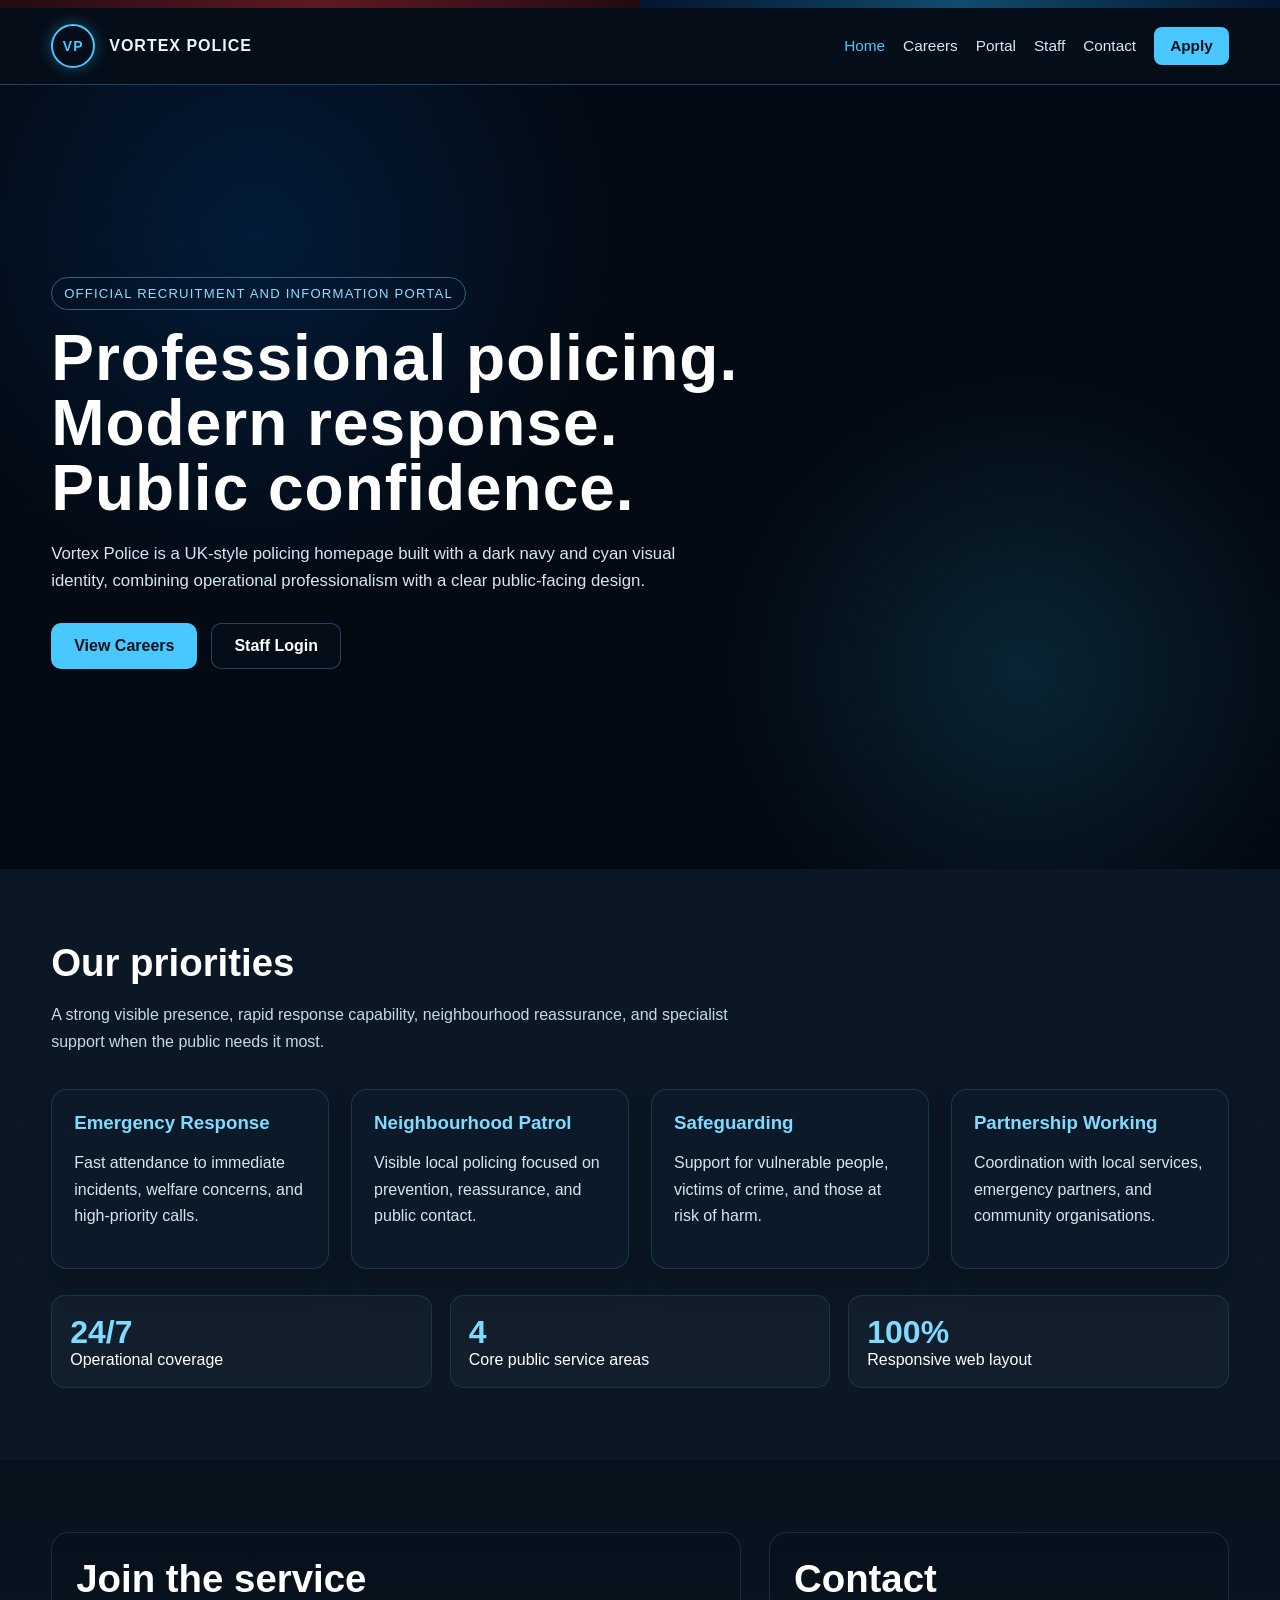
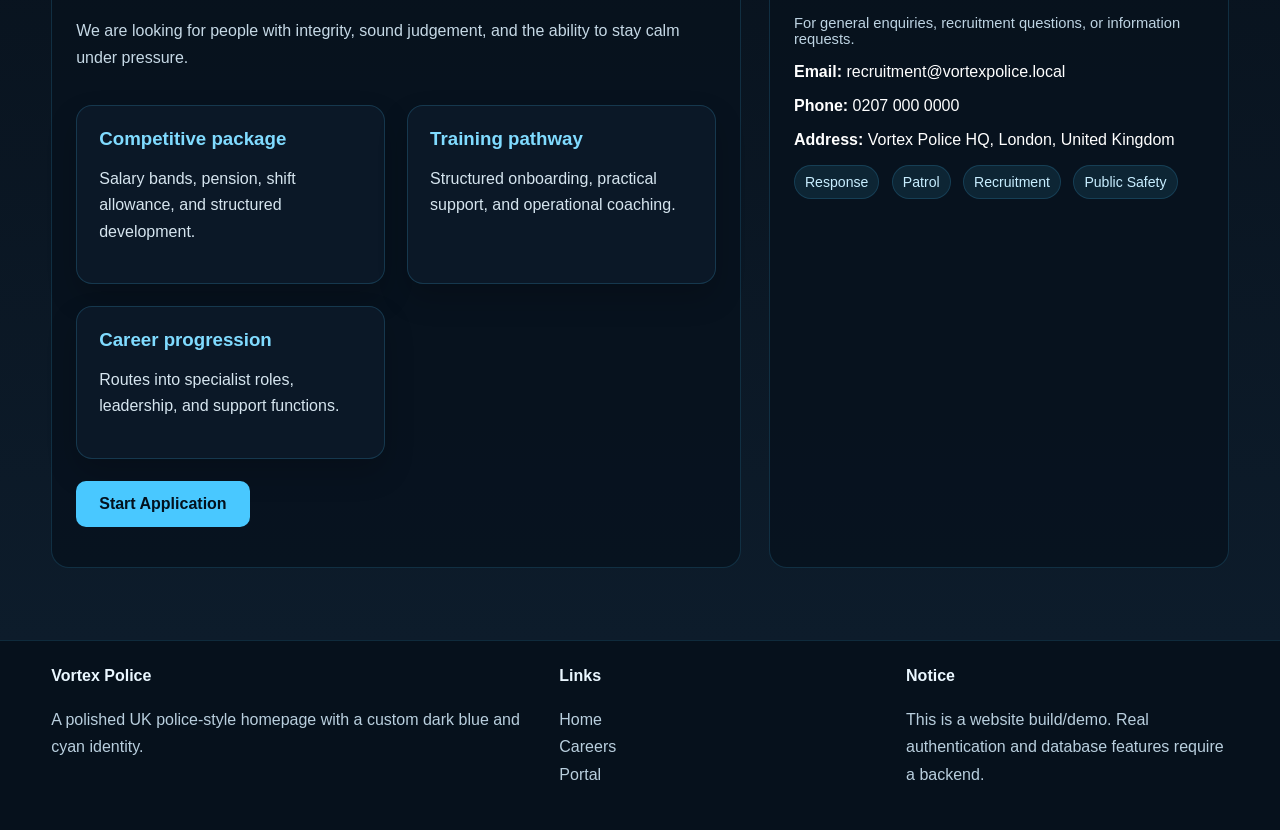
==== commit 423e937e: "Update index.html" ====
--- a/index.html
+++ b/index.html
@@ -23,6 +23,7 @@
         <a href="index.html" class="active">Home</a>
         <a href="careers.html">Careers</a>
         <a href="login.html">Portal</a>
+        <a href="staff.html">Staff</a>
         <a href="#contact">Contact</a>
         <a href="careers.html" class="nav-cta">Apply</a>
       </nav>
@@ -40,7 +41,7 @@
         </p>
         <div class="hero-actions">
           <a href="careers.html" class="btn btn-primary">View Careers</a>
-          <a href="login.html" class="btn btn-secondary">Staff Login</a>
+          <a href="login.html" class="btn btn-secondary">Staff Login</a>  
         </div>
       </div>
     </div>
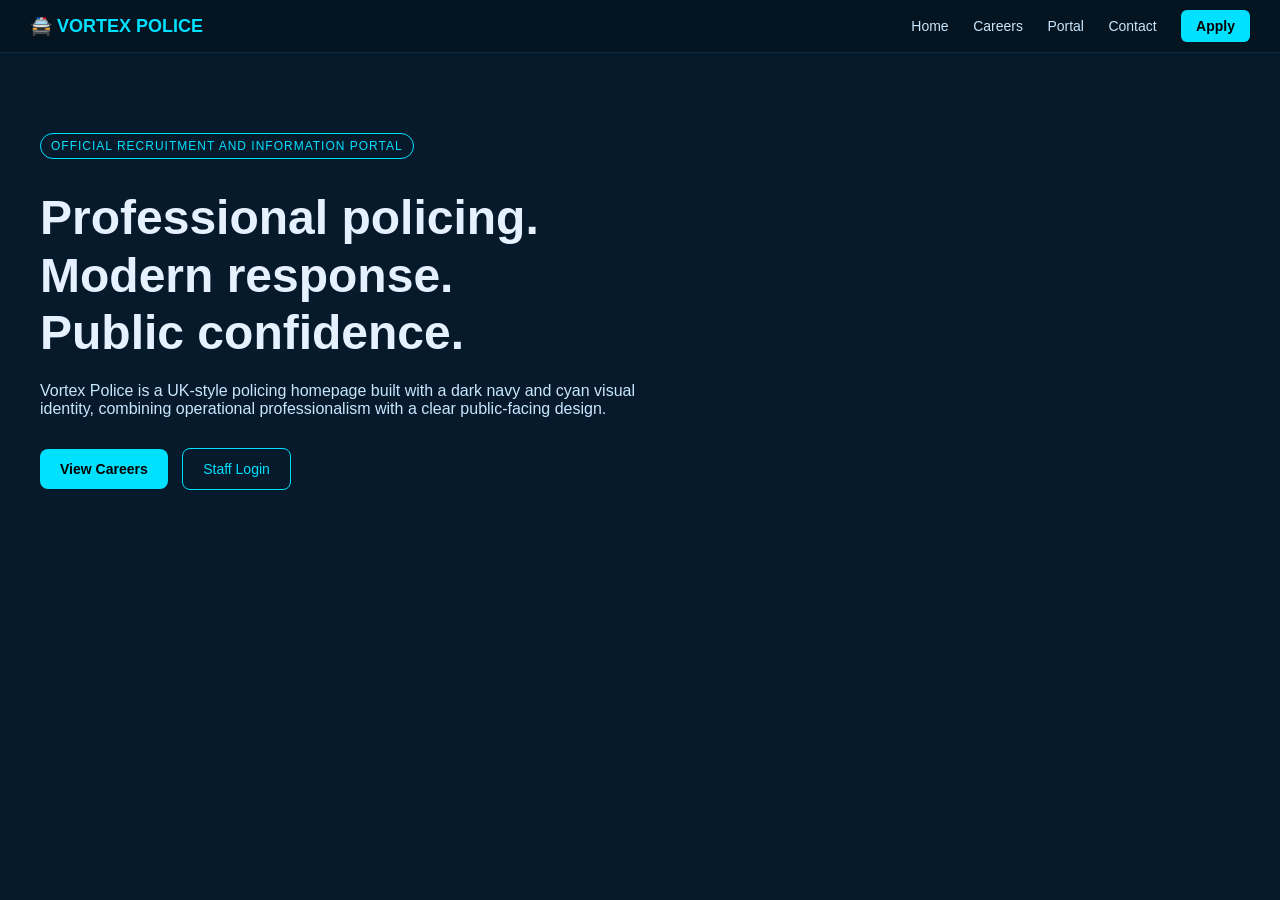
==== commit c9e43324: "Update index.html" ====
--- a/index.html
+++ b/index.html
@@ -1,157 +1,148 @@
 <!DOCTYPE html>
-<html lang="en">
+<html>
 <head>
-  <meta charset="UTF-8">
-  <meta name="viewport" content="width=device-width, initial-scale=1.0">
   <title>Vortex Police</title>
-  <link rel="stylesheet" href="style.css">
+
+  <style>
+    body {
+      margin: 0;
+      font-family: Arial, sans-serif;
+      background: #061a2b;
+      color: #e6f1ff;
+    }
+
+    /* NAVBAR */
+    .navbar {
+      display: flex;
+      justify-content: space-between;
+      align-items: center;
+      padding: 15px 30px;
+      background: #041421;
+      border-bottom: 1px solid #0d2a44;
+    }
+
+    .logo {
+      color: #00e0ff;
+      font-weight: bold;
+      font-size: 18px;
+    }
+
+    .nav-links a {
+      color: #c9e6ff;
+      text-decoration: none;
+      margin-left: 20px;
+      font-size: 14px;
+    }
+
+    .nav-links a:hover {
+      color: #00e0ff;
+    }
+
+    .nav-cta {
+      background: #00e0ff;
+      padding: 8px 15px;
+      border-radius: 6px;
+      color: black !important;
+      font-weight: bold;
+    }
+
+    /* HERO */
+    .hero {
+      padding: 80px 40px;
+      max-width: 800px;
+    }
+
+    .eyebrow {
+      color: #00e0ff;
+      font-size: 12px;
+      letter-spacing: 1px;
+      margin-bottom: 10px;
+      display: inline-block;
+      border: 1px solid #00e0ff;
+      padding: 5px 10px;
+      border-radius: 20px;
+    }
+
+    h1 {
+      font-size: 48px;
+      line-height: 1.2;
+      margin: 20px 0;
+    }
+
+    p {
+      color: #c9e6ff;
+      max-width: 600px;
+    }
+
+    /* BUTTONS */
+    .buttons {
+      margin-top: 30px;
+    }
+
+    .btn {
+      display: inline-block;
+      padding: 12px 20px;
+      border-radius: 8px;
+      text-decoration: none;
+      margin-right: 10px;
+      font-size: 14px;
+    }
+
+    .btn-primary {
+      background: #00e0ff;
+      color: black;
+      font-weight: bold;
+    }
+
+    .btn-secondary {
+      border: 1px solid #00e0ff;
+      color: #00e0ff;
+    }
+
+    .btn-secondary:hover {
+      background: #00e0ff;
+      color: black;
+    }
+  </style>
 </head>
+
 <body>
-  <div class="top-lights">
-    <div class="red"></div>
-    <div class="blue"></div>
+
+  <!-- NAVBAR -->
+  <div class="navbar">
+    <div class="logo">🚔 VORTEX POLICE</div>
+
+    <div class="nav-links">
+      <a href="index.html">Home</a>
+      <a href="careers.html">Careers</a>
+      <a href="login.html">Portal</a>
+      <a href="contact.html">Contact</a>
+      <a href="careers.html" class="nav-cta">Apply</a>
+    </div>
   </div>
 
-  <header class="navbar">
-    <div class="container nav-inner">
-      <a href="index.html" class="brand">
-        <div class="brand-badge">VP</div>
-        <div class="brand-text">VORTEX POLICE</div>
-      </a>
+  <!-- HERO -->
+  <div class="hero">
+    <span class="eyebrow">OFFICIAL RECRUITMENT AND INFORMATION PORTAL</span>
 
-      <nav class="nav-links">
-        <a href="index.html" class="active">Home</a>
-        <a href="careers.html">Careers</a>
-        <a href="login.html">Portal</a>
-        <a href="staff.html">Staff</a>
-        <a href="#contact">Contact</a>
-        <a href="careers.html" class="nav-cta">Apply</a>
-      </nav>
+    <h1>
+      Professional policing.<br>
+      Modern response.<br>
+      Public confidence.
+    </h1>
+
+    <p>
+      Vortex Police is a UK-style policing homepage built with a dark navy and cyan visual identity,
+      combining operational professionalism with a clear public-facing design.
+    </p>
+
+    <div class="buttons">
+      <a href="careers.html" class="btn btn-primary">View Careers</a>
+
+      <!-- ✅ STAFF LOGIN BUTTON (WORKING) -->
+      <a href="login.html" class="btn btn-secondary">Staff Login</a>
     </div>
-  </header>
+  </div>
 
-  <section class="hero">
-    <div class="container">
-      <div class="hero-content">
-        <span class="eyebrow">Official recruitment and information portal</span>
-        <h1>Professional policing. Modern response. Public confidence.</h1>
-        <p>
-          Vortex Police is a UK-style policing homepage built with a dark navy and cyan visual identity,
-          combining operational professionalism with a clear public-facing design.
-        </p>
-        <div class="hero-actions">
-          <a href="careers.html" class="btn btn-primary">View Careers</a>
-          <a href="login.html" class="btn btn-secondary">Staff Login</a>  
-        </div>
-      </div>
-    </div>
-  </section>
-
-  <section class="section section-dark">
-    <div class="container">
-      <h2>Our priorities</h2>
-      <p class="section-intro">
-        A strong visible presence, rapid response capability, neighbourhood reassurance,
-        and specialist support when the public needs it most.
-      </p>
-
-      <div class="grid-4">
-        <div class="card">
-          <h3>Emergency Response</h3>
-          <p>Fast attendance to immediate incidents, welfare concerns, and high-priority calls.</p>
-        </div>
-        <div class="card">
-          <h3>Neighbourhood Patrol</h3>
-          <p>Visible local policing focused on prevention, reassurance, and public contact.</p>
-        </div>
-        <div class="card">
-          <h3>Safeguarding</h3>
-          <p>Support for vulnerable people, victims of crime, and those at risk of harm.</p>
-        </div>
-        <div class="card">
-          <h3>Partnership Working</h3>
-          <p>Coordination with local services, emergency partners, and community organisations.</p>
-        </div>
-      </div>
-
-      <div class="stats">
-        <div class="stat">
-          <div class="stat-number">24/7</div>
-          <div>Operational coverage</div>
-        </div>
-        <div class="stat">
-          <div class="stat-number">4</div>
-          <div>Core public service areas</div>
-        </div>
-        <div class="stat">
-          <div class="stat-number">100%</div>
-          <div>Responsive web layout</div>
-        </div>
-      </div>
-    </div>
-  </section>
-
-  <section class="section section-alt">
-    <div class="container split">
-      <div class="panel">
-        <h2>Join the service</h2>
-        <p class="section-intro">
-          We are looking for people with integrity, sound judgement, and the ability to stay calm under pressure.
-        </p>
-        <div class="grid-3">
-          <div class="card">
-            <h3>Competitive package</h3>
-            <p>Salary bands, pension, shift allowance, and structured development.</p>
-          </div>
-          <div class="card">
-            <h3>Training pathway</h3>
-            <p>Structured onboarding, practical support, and operational coaching.</p>
-          </div>
-          <div class="card">
-            <h3>Career progression</h3>
-            <p>Routes into specialist roles, leadership, and support functions.</p>
-          </div>
-        </div>
-        <p style="margin-top: 22px;">
-          <a href="careers.html" class="btn btn-primary">Start Application</a>
-        </p>
-      </div>
-
-      <aside class="panel" id="contact">
-        <h2>Contact</h2>
-        <p class="small">For general enquiries, recruitment questions, or information requests.</p>
-        <p><strong>Email:</strong> recruitment@vortexpolice.local</p>
-        <p><strong>Phone:</strong> 0207 000 0000</p>
-        <p><strong>Address:</strong> Vortex Police HQ, London, United Kingdom</p>
-        <div class="tag">Response</div>
-        <div class="tag">Patrol</div>
-        <div class="tag">Recruitment</div>
-        <div class="tag">Public Safety</div>
-      </aside>
-    </div>
-  </section>
-
-  <footer class="footer">
-    <div class="container footer-grid">
-      <div>
-        <h4>Vortex Police</h4>
-        <p>A polished UK police-style homepage with a custom dark blue and cyan identity.</p>
-      </div>
-      <div>
-        <h4>Links</h4>
-        <ul class="list-clean">
-          <li><a href="index.html">Home</a></li>
-          <li><a href="careers.html">Careers</a></li>
-          <li><a href="login.html">Portal</a></li>
-        </ul>
-      </div>
-      <div>
-        <h4>Notice</h4>
-        <p>This is a website build/demo. Real authentication and database features require a backend.</p>
-      </div>
-    </div>
-  </footer>
-
-  <script src="script.js"></script>
 </body>
 </html>
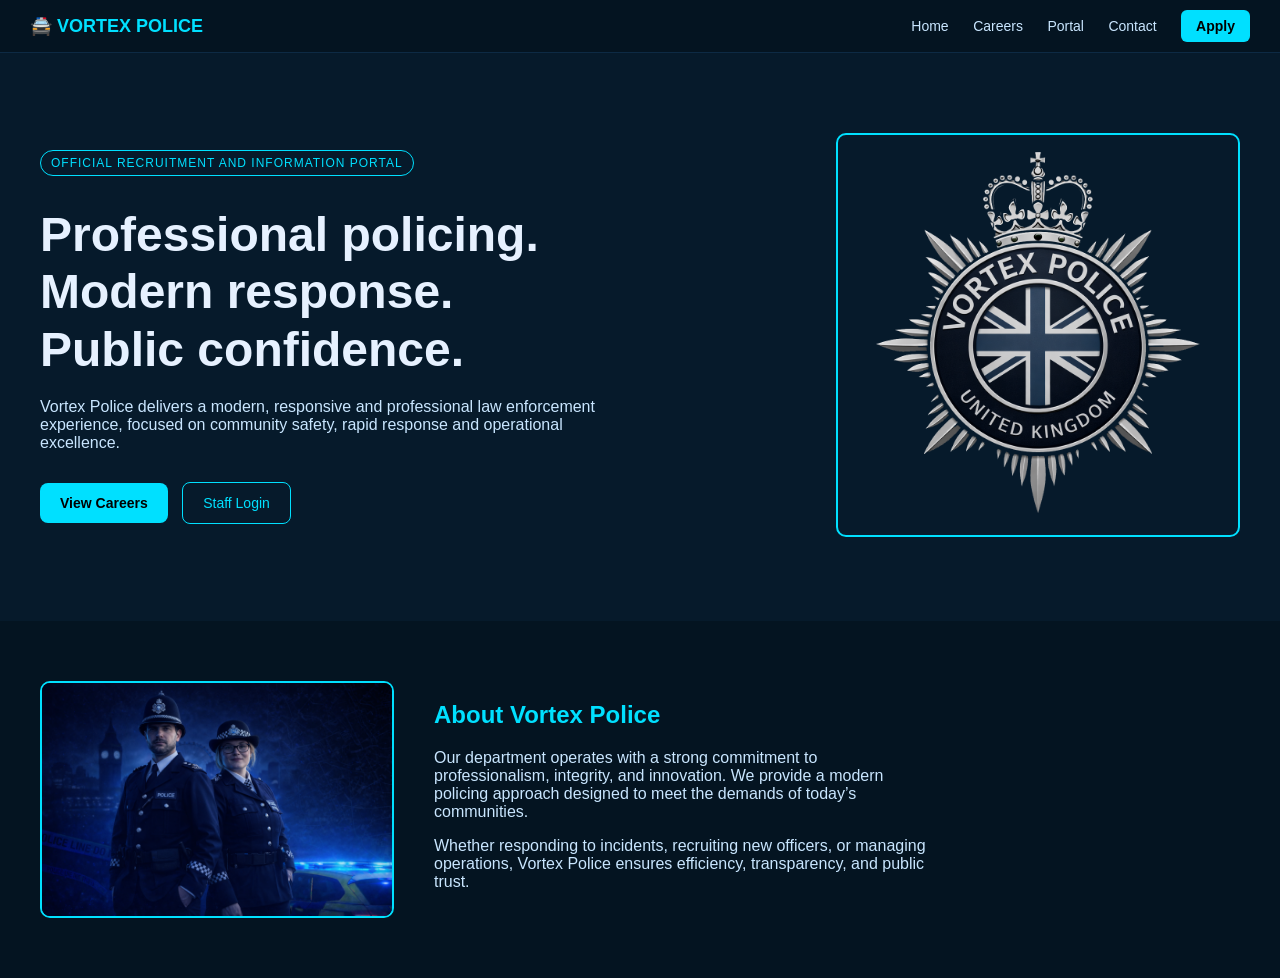
==== commit fb0788c8: "Update index.html" ====
--- a/index.html
+++ b/index.html
@@ -46,10 +46,24 @@
       font-weight: bold;
     }
 
-    /* HERO */
+    /* HERO WITH IMAGE */
     .hero {
+      display: flex;
+      align-items: center;
+      justify-content: space-between;
       padding: 80px 40px;
-      max-width: 800px;
+      flex-wrap: wrap;
+    }
+
+    .hero-text {
+      max-width: 600px;
+    }
+
+    .hero-img img {
+      width: 400px;
+      max-width: 100%;
+      border-radius: 10px;
+      border: 2px solid #00e0ff;
     }
 
     .eyebrow {
@@ -71,7 +85,6 @@
 
     p {
       color: #c9e6ff;
-      max-width: 600px;
     }
 
     /* BUTTONS */
@@ -103,6 +116,30 @@
       background: #00e0ff;
       color: black;
     }
+
+    /* INFO SECTION */
+    .info {
+      display: flex;
+      padding: 60px 40px;
+      gap: 40px;
+      flex-wrap: wrap;
+      background: #041421;
+    }
+
+    .info img {
+      width: 350px;
+      border-radius: 10px;
+      border: 2px solid #00e0ff;
+    }
+
+    .info-text {
+      max-width: 500px;
+    }
+
+    .info h2 {
+      color: #00e0ff;
+    }
+
   </style>
 </head>
 
@@ -123,25 +160,53 @@
 
   <!-- HERO -->
   <div class="hero">
-    <span class="eyebrow">OFFICIAL RECRUITMENT AND INFORMATION PORTAL</span>
-
-    <h1>
-      Professional policing.<br>
-      Modern response.<br>
-      Public confidence.
-    </h1>
-
-    <p>
-      Vortex Police is a UK-style policing homepage built with a dark navy and cyan visual identity,
-      combining operational professionalism with a clear public-facing design.
-    </p>
-
-    <div class="buttons">
-      <a href="careers.html" class="btn btn-primary">View Careers</a>
-
-      <!-- ✅ STAFF LOGIN BUTTON (WORKING) -->
-      <a href="login.html" class="btn btn-secondary">Staff Login</a>
-    </div>
+
+    <div class="hero-text">
+      <span class="eyebrow">OFFICIAL RECRUITMENT AND INFORMATION PORTAL</span>
+
+      <h1>
+        Professional policing.<br>
+        Modern response.<br>
+        Public confidence.
+      </h1>
+
+      <p>
+        Vortex Police delivers a modern, responsive and professional law enforcement experience,
+        focused on community safety, rapid response and operational excellence.
+      </p>
+
+      <div class="buttons">
+        <a href="careers.html" class="btn btn-primary">View Careers</a>
+        <a href="login.html" class="btn btn-secondary">Staff Login</a>
+      </div>
+    </div>
+
+    <!-- HERO IMAGE -->
+    <div class="hero-img">
+      <img src="vxpd.png" alt="Vortex Police">
+    </div>
+
+  </div>
+
+  <!-- INFO SECTION -->
+  <div class="info">
+
+    <img src="vortex-poster.png" alt="Police Image">
+
+    <div class="info-text">
+      <h2>About Vortex Police</h2>
+      <p>
+        Our department operates with a strong commitment to professionalism, integrity,
+        and innovation. We provide a modern policing approach designed to meet the
+        demands of today’s communities.
+      </p>
+
+      <p>
+        Whether responding to incidents, recruiting new officers, or managing operations,
+        Vortex Police ensures efficiency, transparency, and public trust.
+      </p>
+    </div>
+
   </div>
 
 </body>
